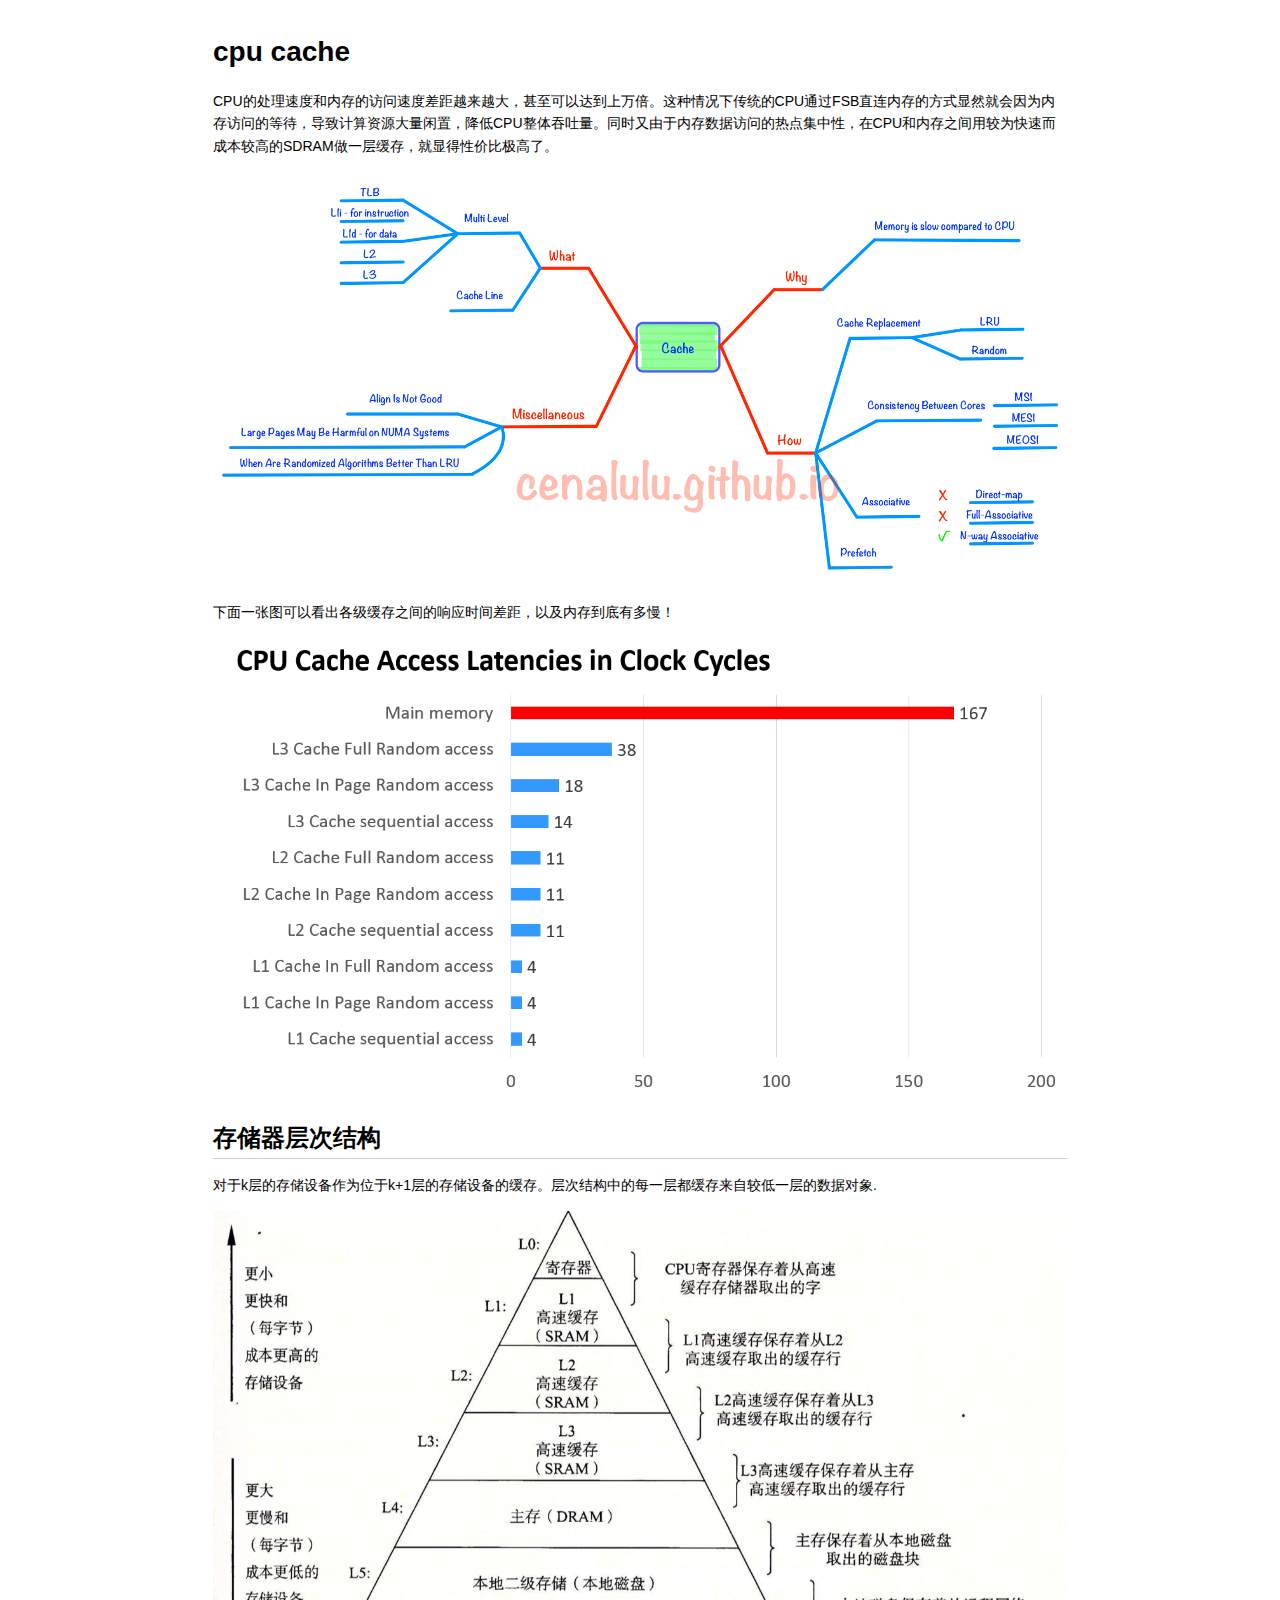
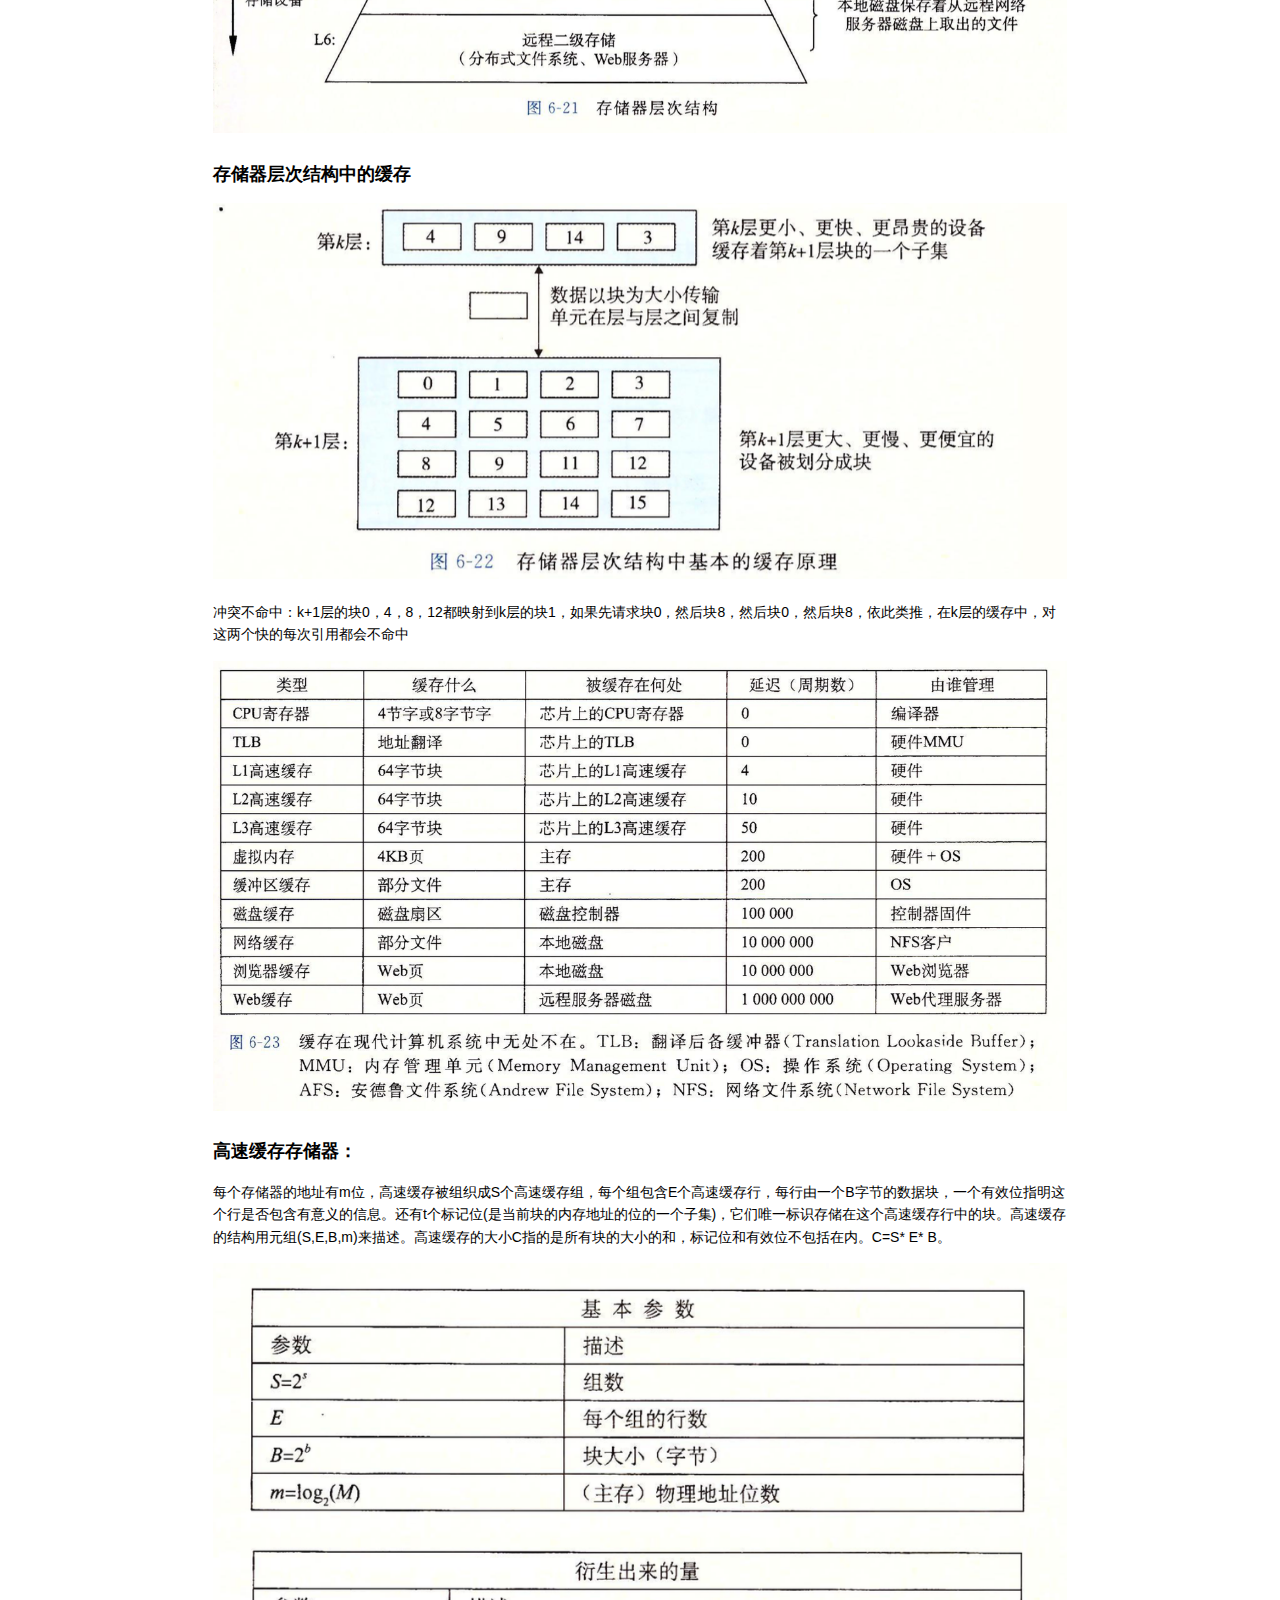
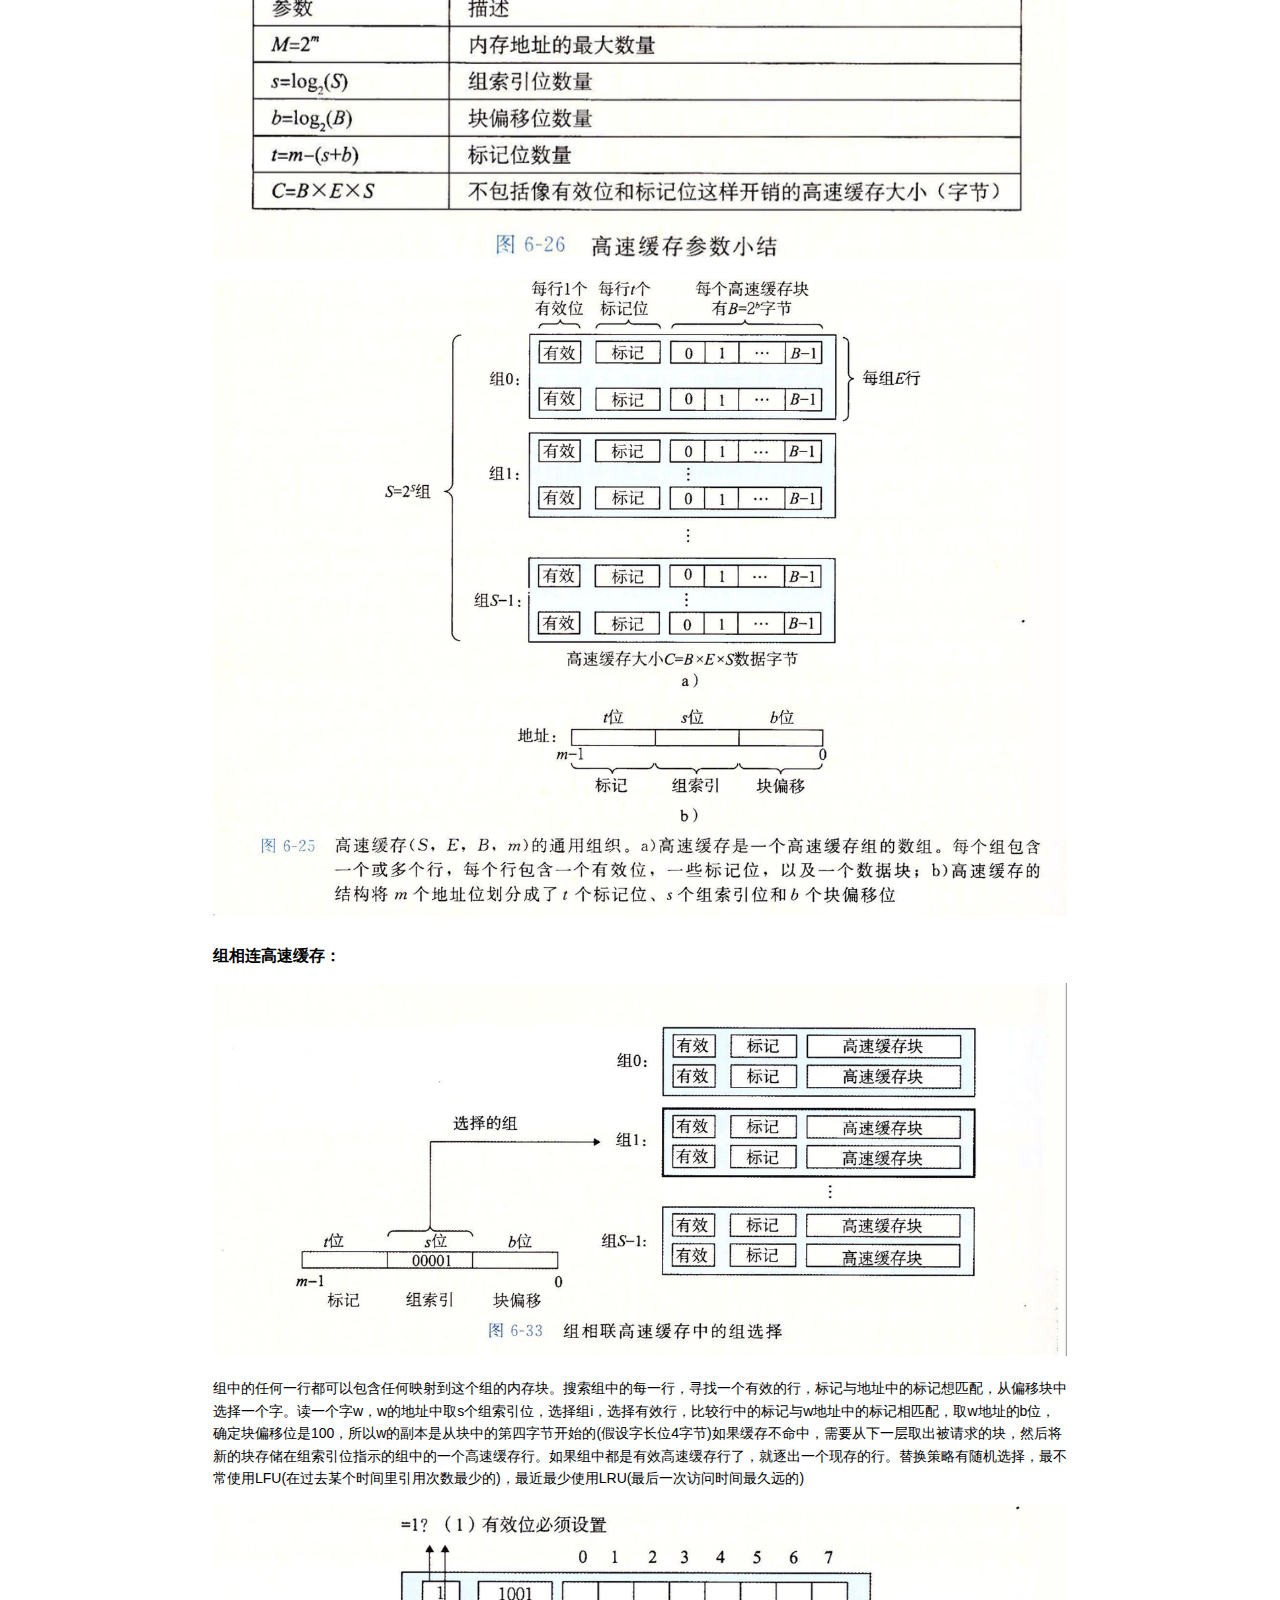
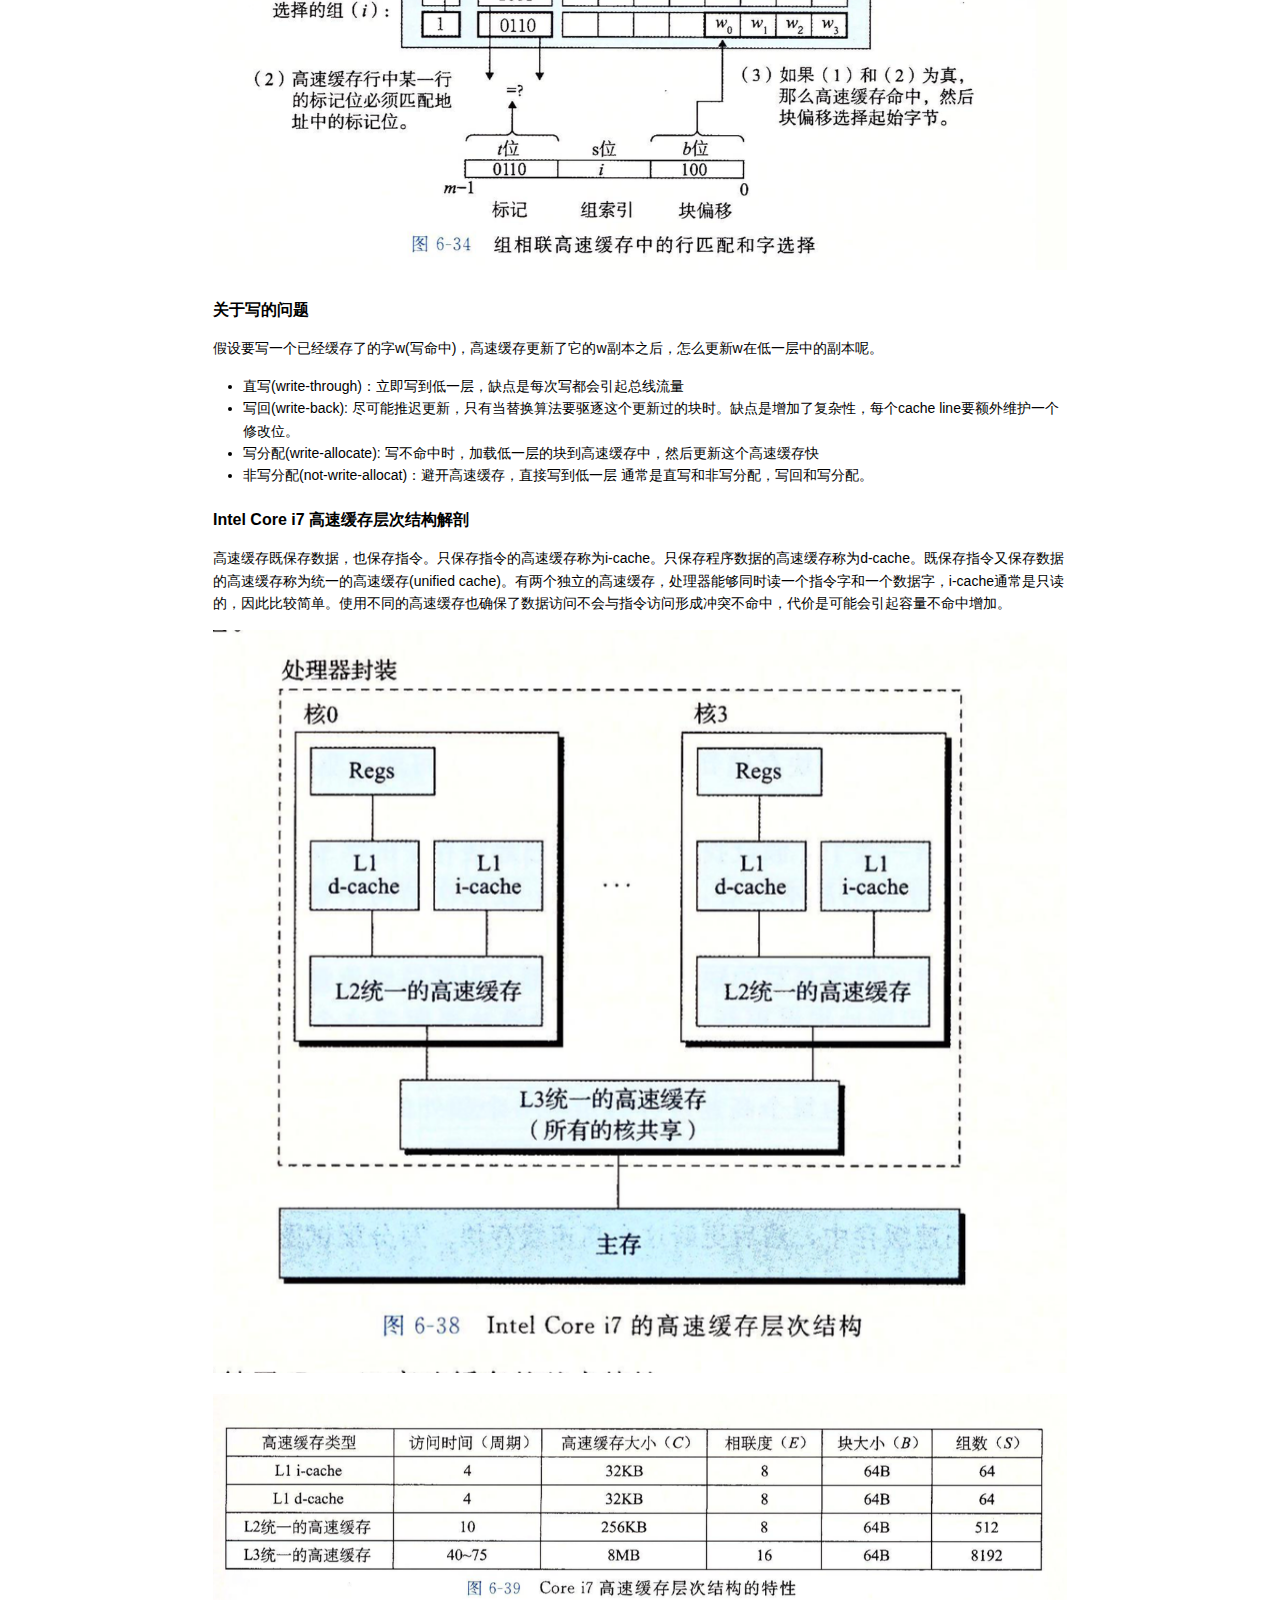
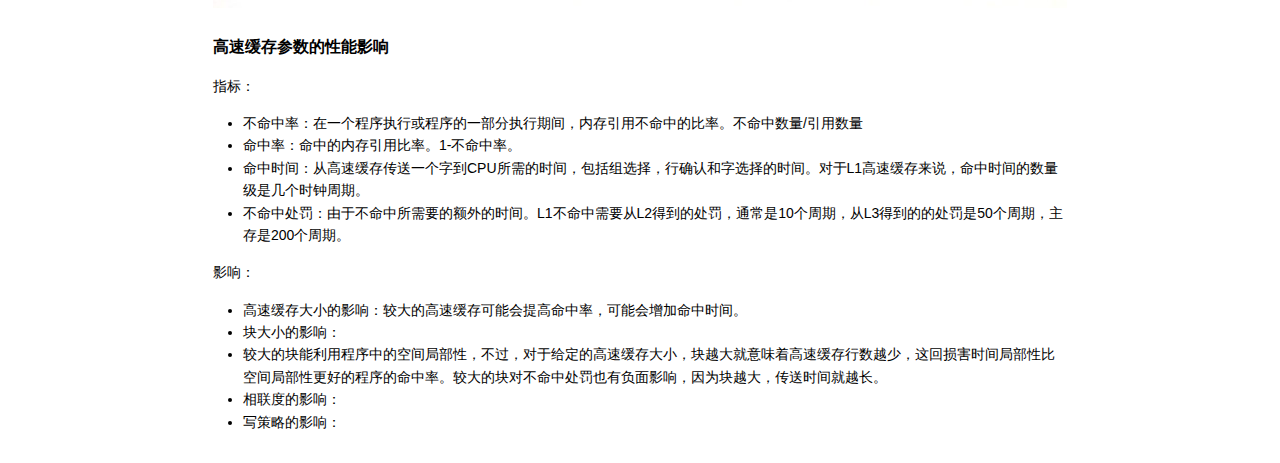
==== article/cpu cache.html @ 860418d8 "bug" ====
<!DOCTYPE html>
<html>

<head>

<meta charset="utf-8">
<meta name="viewport" content="width=device-width, initial-scale=1.0, user-scalable=yes">
<title>cpu cache</title>


<style type="text/css">
body {
  font-family: Helvetica, arial, sans-serif;
  font-size: 14px;
  line-height: 1.6;
  padding-top: 10px;
  padding-bottom: 10px;
  background-color: white;
  padding: 30px; }

body > *:first-child {
  margin-top: 0 !important; }
body > *:last-child {
  margin-bottom: 0 !important; }

a {
  color: #4183C4; }
a.absent {
  color: #cc0000; }
a.anchor {
  display: block;
  padding-left: 30px;
  margin-left: -30px;
  cursor: pointer;
  position: absolute;
  top: 0;
  left: 0;
  bottom: 0; }

h1, h2, h3, h4, h5, h6 {
  margin: 20px 0 10px;
  padding: 0;
  font-weight: bold;
  -webkit-font-smoothing: antialiased;
  cursor: text;
  position: relative; }

h1:hover a.anchor, h2:hover a.anchor, h3:hover a.anchor, h4:hover a.anchor, h5:hover a.anchor, h6:hover a.anchor {
  background: url([data-uri]) no-repeat 10px center;
  text-decoration: none; }

h1 tt, h1 code {
  font-size: inherit; }

h2 tt, h2 code {
  font-size: inherit; }

h3 tt, h3 code {
  font-size: inherit; }

h4 tt, h4 code {
  font-size: inherit; }

h5 tt, h5 code {
  font-size: inherit; }

h6 tt, h6 code {
  font-size: inherit; }

h1 {
  font-size: 28px;
  color: black; }

h2 {
  font-size: 24px;
  border-bottom: 1px solid #cccccc;
  color: black; }

h3 {
  font-size: 18px; }

h4 {
  font-size: 16px; }

h5 {
  font-size: 14px; }

h6 {
  color: #777777;
  font-size: 14px; }

p, blockquote, ul, ol, dl, li, table, pre {
  margin: 15px 0; }

hr {
  background: transparent url([data-uri]) repeat-x 0 0;
  border: 0 none;
  color: #cccccc;
  height: 4px;
  padding: 0;
}

body > h2:first-child {
  margin-top: 0;
  padding-top: 0; }
body > h1:first-child {
  margin-top: 0;
  padding-top: 0; }
  body > h1:first-child + h2 {
    margin-top: 0;
    padding-top: 0; }
body > h3:first-child, body > h4:first-child, body > h5:first-child, body > h6:first-child {
  margin-top: 0;
  padding-top: 0; }

a:first-child h1, a:first-child h2, a:first-child h3, a:first-child h4, a:first-child h5, a:first-child h6 {
  margin-top: 0;
  padding-top: 0; }

h1 p, h2 p, h3 p, h4 p, h5 p, h6 p {
  margin-top: 0; }

li p.first {
  display: inline-block; }
li {
  margin: 0; }
ul, ol {
  padding-left: 30px; }

ul :first-child, ol :first-child {
  margin-top: 0; }

dl {
  padding: 0; }
  dl dt {
    font-size: 14px;
    font-weight: bold;
    font-style: italic;
    padding: 0;
    margin: 15px 0 5px; }
    dl dt:first-child {
      padding: 0; }
    dl dt > :first-child {
      margin-top: 0; }
    dl dt > :last-child {
      margin-bottom: 0; }
  dl dd {
    margin: 0 0 15px;
    padding: 0 15px; }
    dl dd > :first-child {
      margin-top: 0; }
    dl dd > :last-child {
      margin-bottom: 0; }

blockquote {
  border-left: 4px solid #dddddd;
  padding: 0 15px;
  color: #777777; }
  blockquote > :first-child {
    margin-top: 0; }
  blockquote > :last-child {
    margin-bottom: 0; }

table {
  padding: 0;border-collapse: collapse; }
  table tr {
    border-top: 1px solid #cccccc;
    background-color: white;
    margin: 0;
    padding: 0; }
    table tr:nth-child(2n) {
      background-color: #f8f8f8; }
    table tr th {
      font-weight: bold;
      border: 1px solid #cccccc;
      margin: 0;
      padding: 6px 13px; }
    table tr td {
      border: 1px solid #cccccc;
      margin: 0;
      padding: 6px 13px; }
    table tr th :first-child, table tr td :first-child {
      margin-top: 0; }
    table tr th :last-child, table tr td :last-child {
      margin-bottom: 0; }

img {
  max-width: 100%; }

span.frame {
  display: block;
  overflow: hidden; }
  span.frame > span {
    border: 1px solid #dddddd;
    display: block;
    float: left;
    overflow: hidden;
    margin: 13px 0 0;
    padding: 7px;
    width: auto; }
  span.frame span img {
    display: block;
    float: left; }
  span.frame span span {
    clear: both;
    color: #333333;
    display: block;
    padding: 5px 0 0; }
span.align-center {
  display: block;
  overflow: hidden;
  clear: both; }
  span.align-center > span {
    display: block;
    overflow: hidden;
    margin: 13px auto 0;
    text-align: center; }
  span.align-center span img {
    margin: 0 auto;
    text-align: center; }
span.align-right {
  display: block;
  overflow: hidden;
  clear: both; }
  span.align-right > span {
    display: block;
    overflow: hidden;
    margin: 13px 0 0;
    text-align: right; }
  span.align-right span img {
    margin: 0;
    text-align: right; }
span.float-left {
  display: block;
  margin-right: 13px;
  overflow: hidden;
  float: left; }
  span.float-left span {
    margin: 13px 0 0; }
span.float-right {
  display: block;
  margin-left: 13px;
  overflow: hidden;
  float: right; }
  span.float-right > span {
    display: block;
    overflow: hidden;
    margin: 13px auto 0;
    text-align: right; }

code, tt {
  margin: 0 2px;
  padding: 0 5px;
  white-space: nowrap;
  border: 1px solid #eaeaea;
  background-color: #f8f8f8;
  border-radius: 3px; }

pre code {
  margin: 0;
  padding: 0;
  white-space: pre;
  border: none;
  background: transparent; }

.highlight pre {
  background-color: #f8f8f8;
  border: 1px solid #cccccc;
  font-size: 13px;
  line-height: 19px;
  overflow: auto;
  padding: 6px 10px;
  border-radius: 3px; }

pre {
  background-color: #f8f8f8;
  border: 1px solid #cccccc;
  font-size: 13px;
  line-height: 19px;
  overflow: auto;
  padding: 6px 10px;
  border-radius: 3px; }
  pre code, pre tt {
    background-color: transparent;
    border: none; }

sup {
    font-size: 0.83em;
    vertical-align: super;
    line-height: 0;
}

kbd {
  display: inline-block;
  padding: 3px 5px;
  font-size: 11px;
  line-height: 10px;
  color: #555;
  vertical-align: middle;
  background-color: #fcfcfc;
  border: solid 1px #ccc;
  border-bottom-color: #bbb;
  border-radius: 3px;
  box-shadow: inset 0 -1px 0 #bbb
}

* {
	-webkit-print-color-adjust: exact;
}
@media screen and (min-width: 914px) {
    body {
        width: 854px;
        margin:0 auto;
    }
}
@media print {
	table, pre {
		page-break-inside: avoid;
	}
	pre {
		word-wrap: break-word;
	}
}
</style>


</head>

<body>

<h1 id="toc_0">cpu cache</h1>

<p>CPU的处理速度和内存的访问速度差距越来越大，甚至可以达到上万倍。这种情况下传统的CPU通过FSB直连内存的方式显然就会因为内存访问的等待，导致计算资源大量闲置，降低CPU整体吞吐量。同时又由于内存数据访问的热点集中性，在CPU和内存之间用较为快速而成本较高的SDRAM做一层缓存，就显得性价比极高了。</p>

<p><img src="https://saihide.github.io/image/4AA9AFAD-FDC4-4DB3-8F82-60BD0B6F0D0B.png" alt=""></p>

<p>下面一张图可以看出各级缓存之间的响应时间差距，以及内存到底有多慢！</p>

<p><img src="https://saihide.github.io/image/C5C18845-173C-43CB-9466-8C1A7600CABE.png" alt=""></p>

<h2 id="toc_1">存储器层次结构</h2>

<p>对于k层的存储设备作为位于k+1层的存储设备的缓存。层次结构中的每一层都缓存来自较低一层的数据对象.</p>

<p><img src="https://saihide.github.io/image/6B173878-C7E1-41E2-9205-3C0A23BBD7CE.png" alt=""></p>

<h3 id="toc_2">存储器层次结构中的缓存</h3>

<p><img src="https://saihide.github.io/image/D8D75F7E-6233-46EB-B0C7-E998FC678D63.png" alt=""></p>

<p>冲突不命中：k+1层的块0，4，8，12都映射到k层的块1，如果先请求块0，然后块8，然后块0，然后块8，依此类推，在k层的缓存中，对这两个快的每次引用都会不命中</p>

<p><img src="https://saihide.github.io/image/AF956FEB-C585-4AF7-9985-A22BDDB8B922.png" alt=""></p>

<h3 id="toc_3">高速缓存存储器：</h3>

<p>每个存储器的地址有m位，高速缓存被组织成S个高速缓存组，每个组包含E个高速缓存行，每行由一个B字节的数据块，一个有效位指明这个行是否包含有意义的信息。还有t个标记位(是当前块的内存地址的位的一个子集)，它们唯一标识存储在这个高速缓存行中的块。高速缓存的结构用元组(S,E,B,m)来描述。高速缓存的大小C指的是所有块的大小的和，标记位和有效位不包括在内。C=S* E* B。</p>

<p><img src="https://saihide.github.io/image/C9BD4D68-A52D-41CD-BEB2-C410B4E8CB6E.png" alt=""></p>

<p><img src="https://saihide.github.io/image/6D0F4939-0A05-447C-BBE0-D0773AF93834.png" alt=""></p>

<h4 id="toc_4">组相连高速缓存：</h4>

<p><img src="https://saihide.github.io/image/9A0F42D7-A7AD-4057-A536-553B7335C862.png" alt=""></p>

<p>组中的任何一行都可以包含任何映射到这个组的内存块。搜索组中的每一行，寻找一个有效的行，标记与地址中的标记想匹配，从偏移块中选择一个字。读一个字w，w的地址中取s个组索引位，选择组i，选择有效行，比较行中的标记与w地址中的标记相匹配，取w地址的b位，确定块偏移位是100，所以w的副本是从块中的第四字节开始的(假设字长位4字节)如果缓存不命中，需要从下一层取出被请求的块，然后将新的块存储在组索引位指示的组中的一个高速缓存行。如果组中都是有效高速缓存行了，就逐出一个现存的行。替换策略有随机选择，最不常使用LFU(在过去某个时间里引用次数最少的)，最近最少使用LRU(最后一次访问时间最久远的)</p>

<p><img src="https://saihide.github.io/image/D9C5F3D6-17C9-4855-BAEF-21A5A4EF35B2.png" alt=""></p>

<h4 id="toc_5">关于写的问题</h4>

<p>假设要写一个已经缓存了的字w(写命中)，高速缓存更新了它的w副本之后，怎么更新w在低一层中的副本呢。</p>

<ul>
<li>直写(write-through)：立即写到低一层，缺点是每次写都会引起总线流量</li>
<li>写回(write-back): 尽可能推迟更新，只有当替换算法要驱逐这个更新过的块时。缺点是增加了复杂性，每个cache line要额外维护一个修改位。</li>
<li>写分配(write-allocate): 写不命中时，加载低一层的块到高速缓存中，然后更新这个高速缓存快</li>
<li>非写分配(not-write-allocat)：避开高速缓存，直接写到低一层
通常是直写和非写分配，写回和写分配。</li>
</ul>

<h4 id="toc_6">Intel Core i7 高速缓存层次结构解剖</h4>

<p>高速缓存既保存数据，也保存指令。只保存指令的高速缓存称为i-cache。只保存程序数据的高速缓存称为d-cache。既保存指令又保存数据的高速缓存称为统一的高速缓存(unified cache)。有两个独立的高速缓存，处理器能够同时读一个指令字和一个数据字，i-cache通常是只读的，因此比较简单。使用不同的高速缓存也确保了数据访问不会与指令访问形成冲突不命中，代价是可能会引起容量不命中增加。</p>

<p><img src="https://saihide.github.io/image/74070C6C-2E3E-45AA-9145-C64348B845E9.png" alt=""></p>

<p><img src="https://saihide.github.io/image/BF1F8704-A36A-4A72-8F3D-7CEBB7E69DB0.png" alt=""></p>

<h4 id="toc_7">高速缓存参数的性能影响</h4>

<p>指标：</p>

<ul>
<li>不命中率：在一个程序执行或程序的一部分执行期间，内存引用不命中的比率。不命中数量/引用数量</li>
<li>命中率：命中的内存引用比率。1-不命中率。</li>
<li>命中时间：从高速缓存传送一个字到CPU所需的时间，包括组选择，行确认和字选择的时间。对于L1高速缓存来说，命中时间的数量级是几个时钟周期。</li>
<li>不命中处罚：由于不命中所需要的额外的时间。L1不命中需要从L2得到的处罚，通常是10个周期，从L3得到的的处罚是50个周期，主存是200个周期。</li>
</ul>

<p>影响：</p>

<ul>
<li>高速缓存大小的影响：较大的高速缓存可能会提高命中率，可能会增加命中时间。</li>
<li>块大小的影响：</li>
<li>较大的块能利用程序中的空间局部性，不过，对于给定的高速缓存大小，块越大就意味着高速缓存行数越少，这回损害时间局部性比空间局部性更好的程序的命中率。较大的块对不命中处罚也有负面影响，因为块越大，传送时间就越长。</li>
<li>相联度的影响：</li>
<li>写策略的影响：</li>
</ul>




</body>

</html>
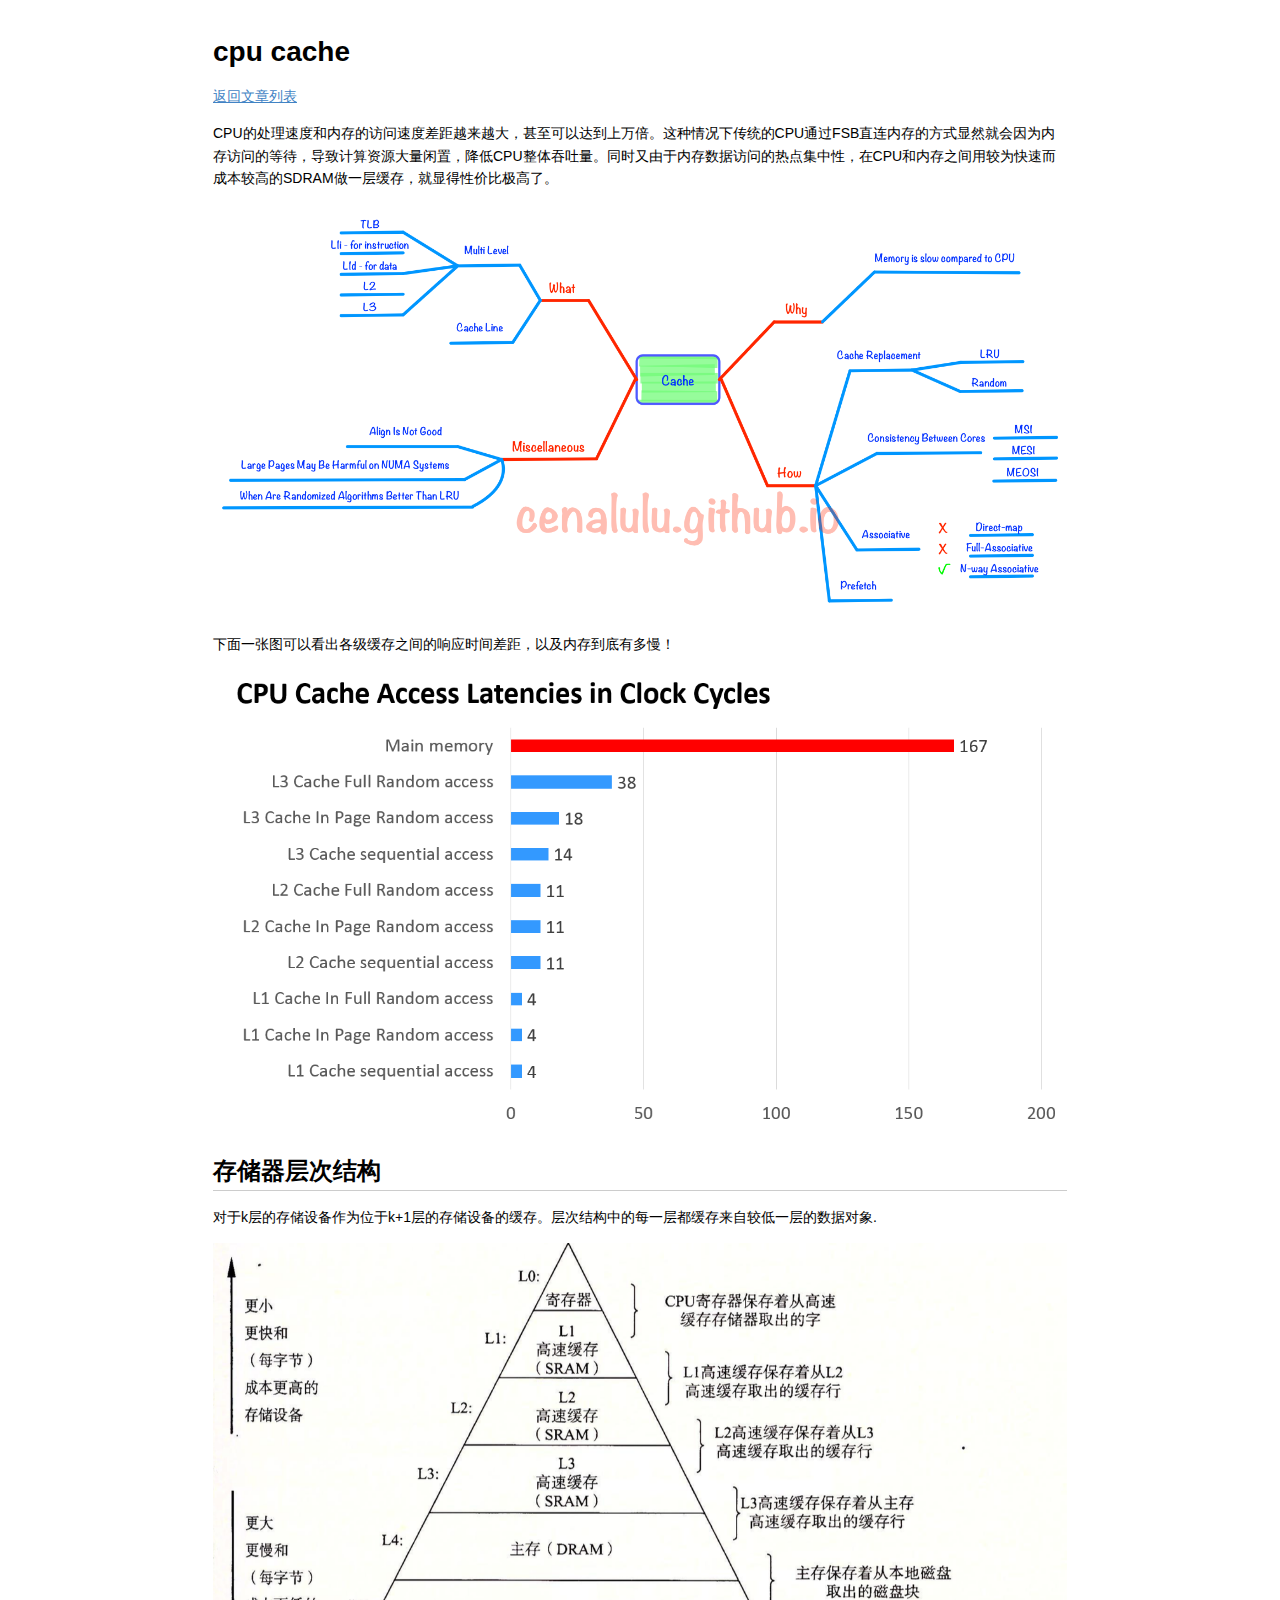
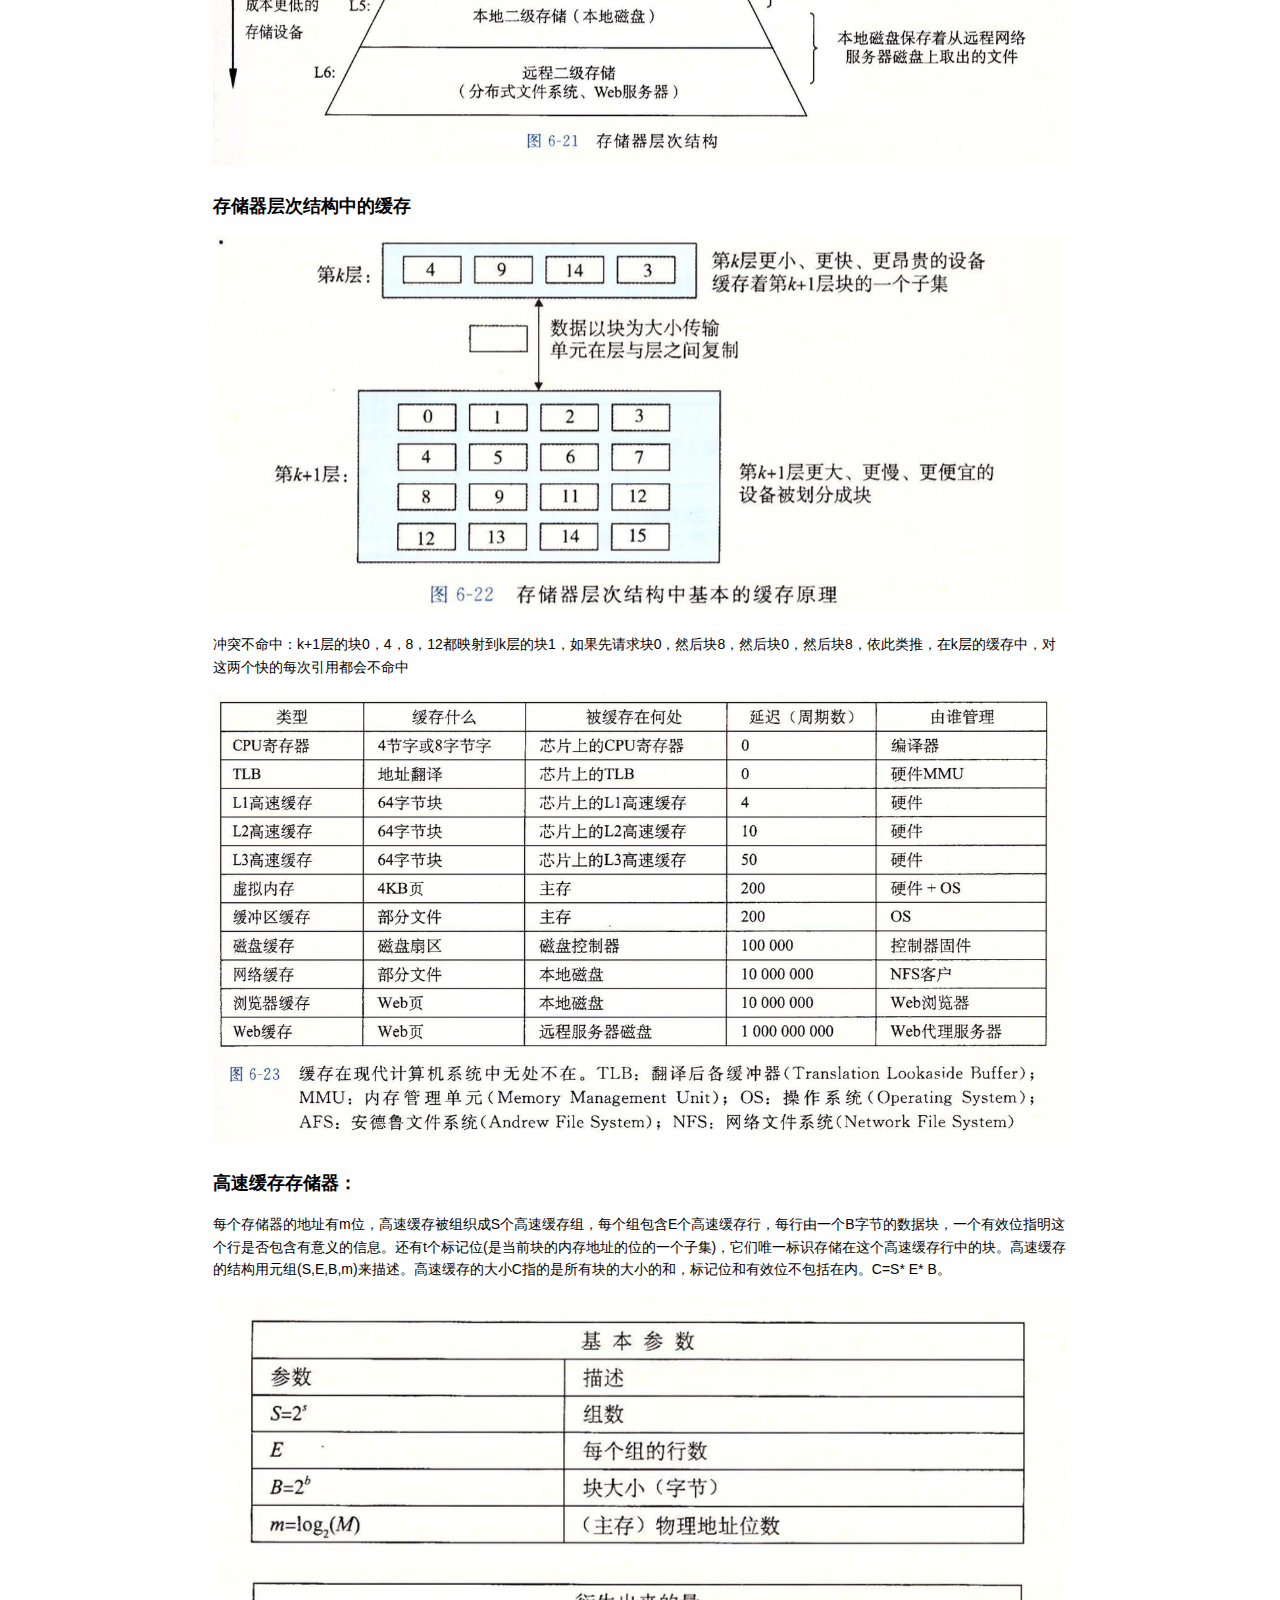
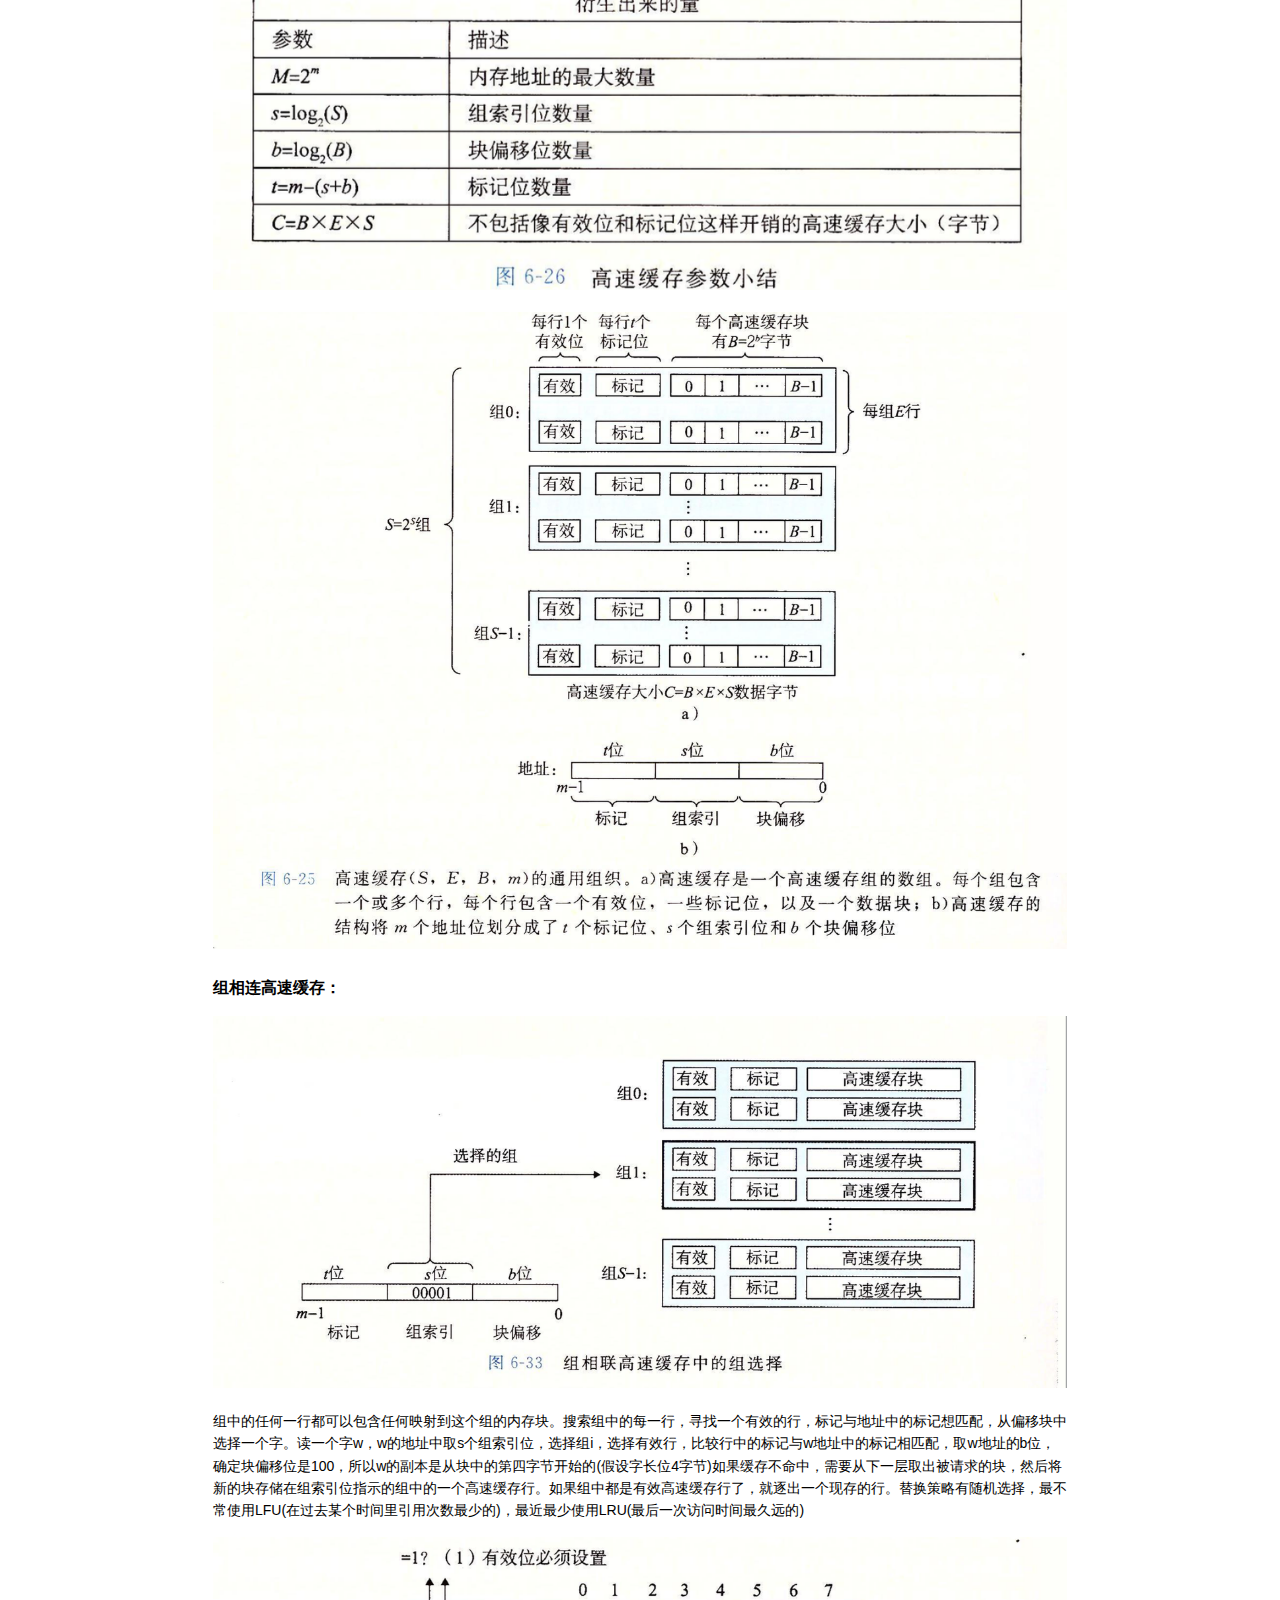
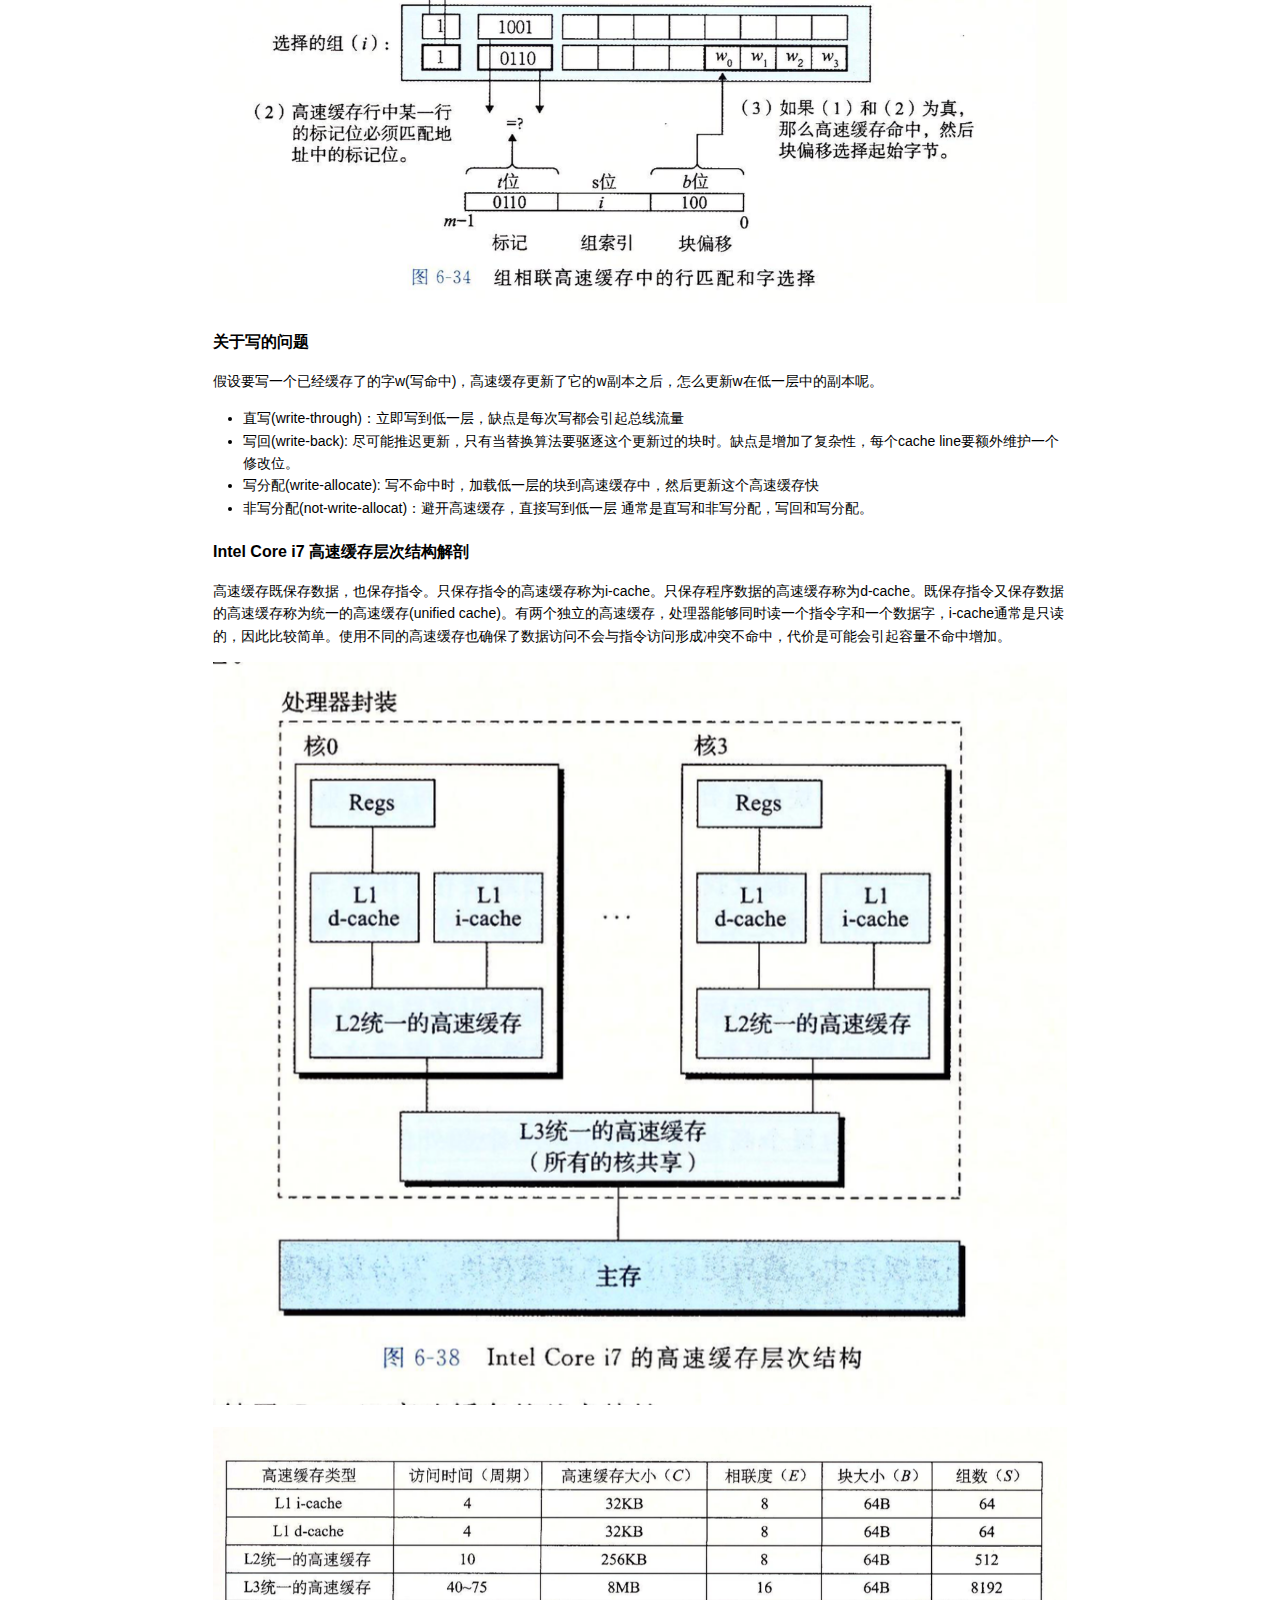
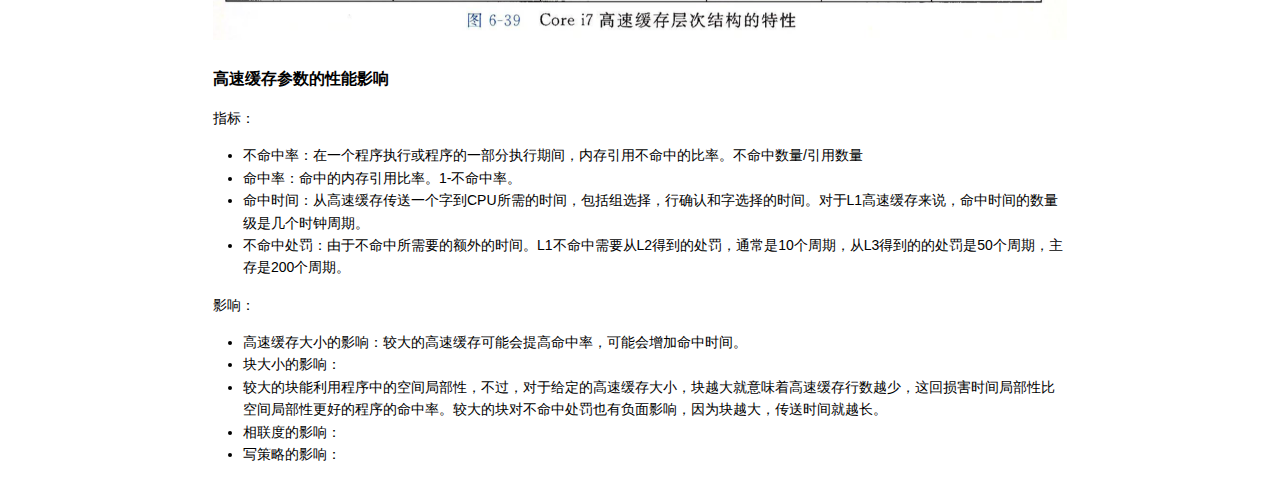
==== commit eb579f00: "Update cpu cache.html" ====
--- a/article/cpu cache.html
+++ b/article/cpu cache.html
@@ -328,7 +328,8 @@
 
 <body>
 
-<h1 id="toc_0">cpu cache</h1>
+	<h1 id="toc_0">cpu cache</h1>
+	<a href="javascript:history.back(-1)">返回文章列表</a>
 
 <p>CPU的处理速度和内存的访问速度差距越来越大，甚至可以达到上万倍。这种情况下传统的CPU通过FSB直连内存的方式显然就会因为内存访问的等待，导致计算资源大量闲置，降低CPU整体吞吐量。同时又由于内存数据访问的热点集中性，在CPU和内存之间用较为快速而成本较高的SDRAM做一层缓存，就显得性价比极高了。</p>
 
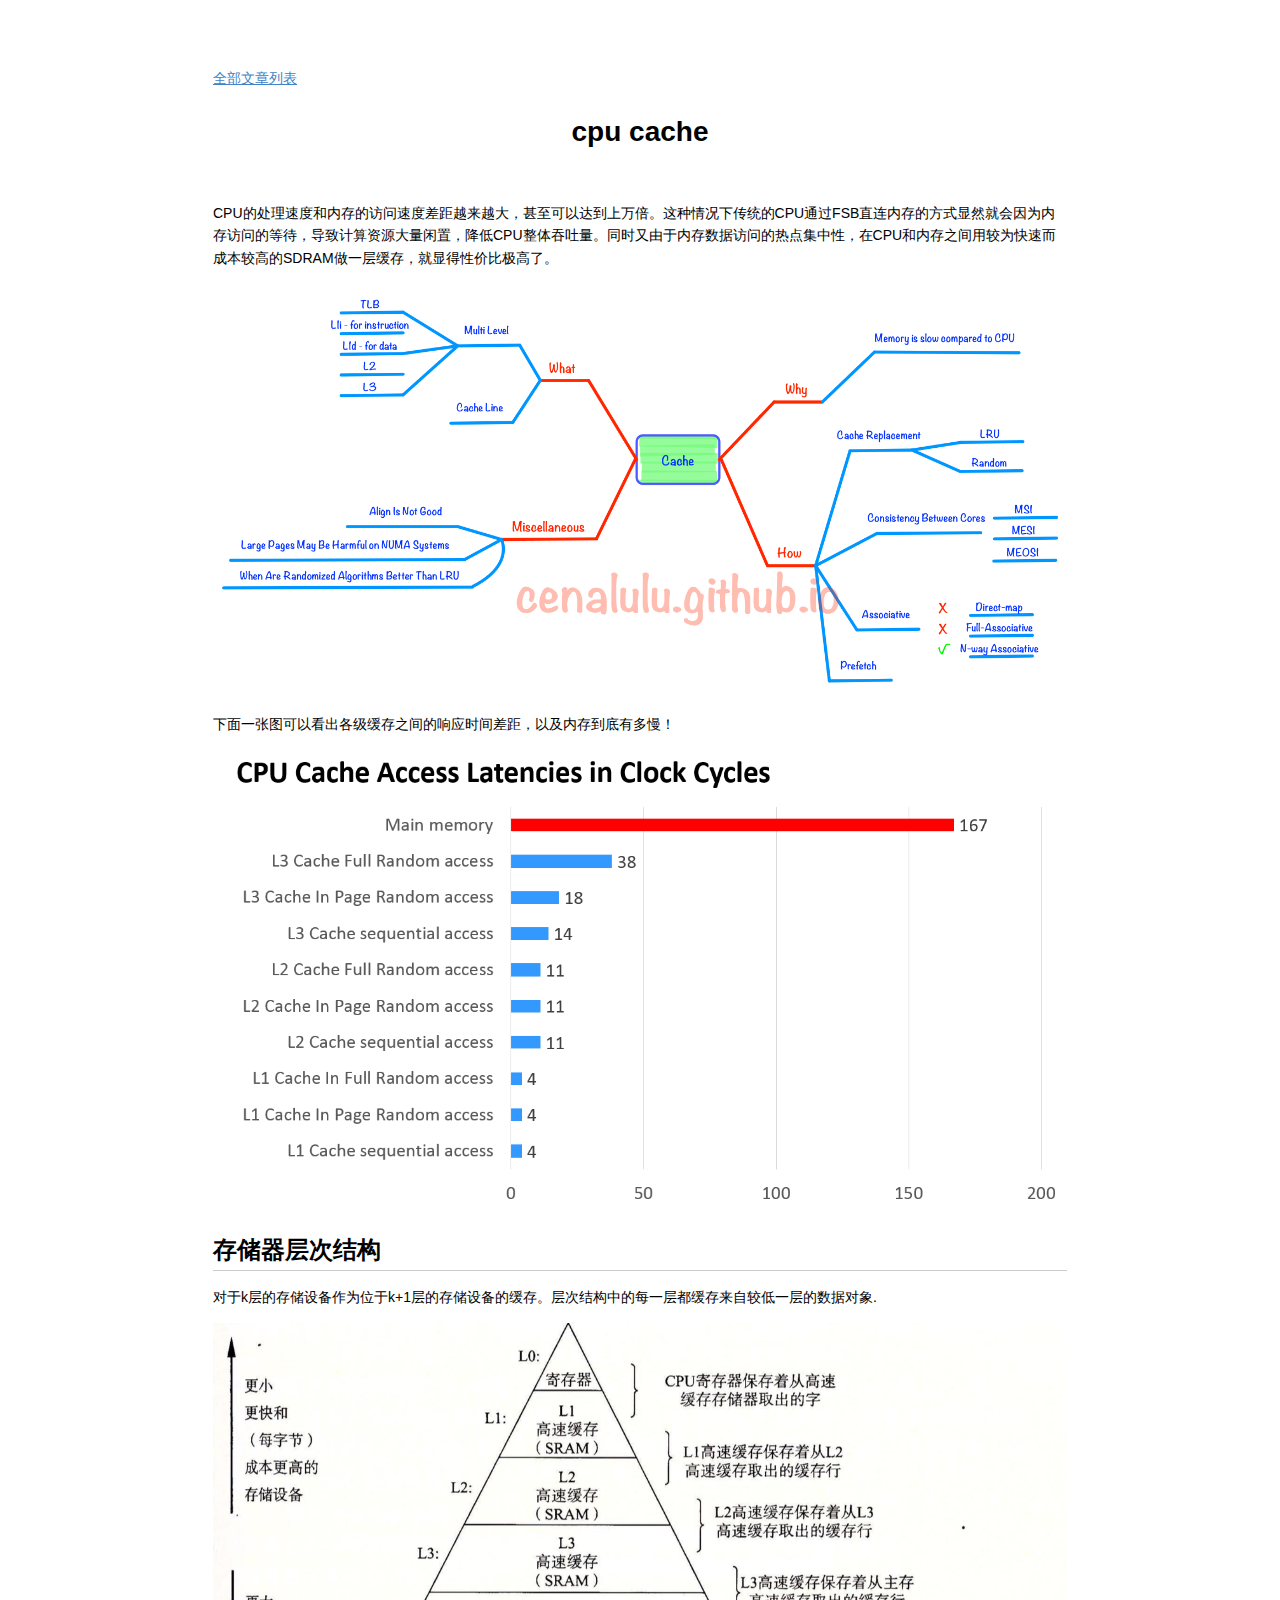
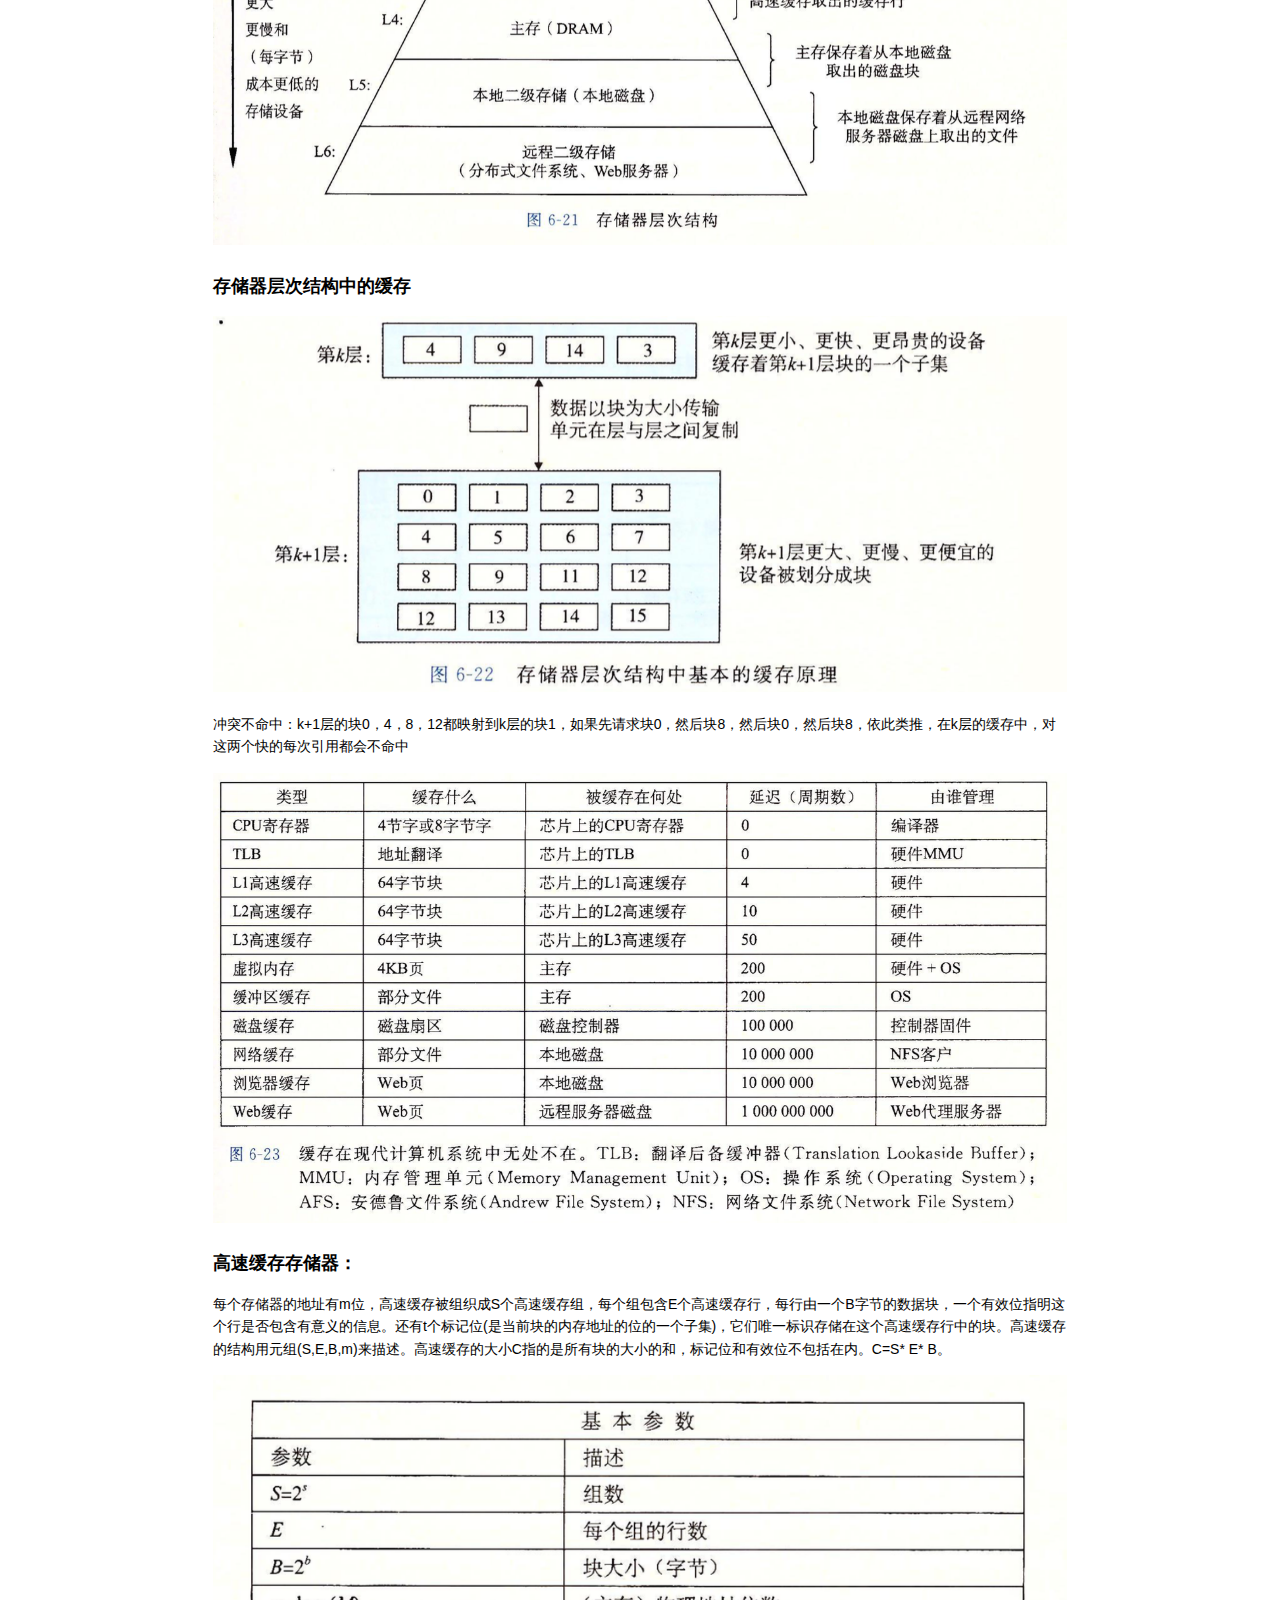
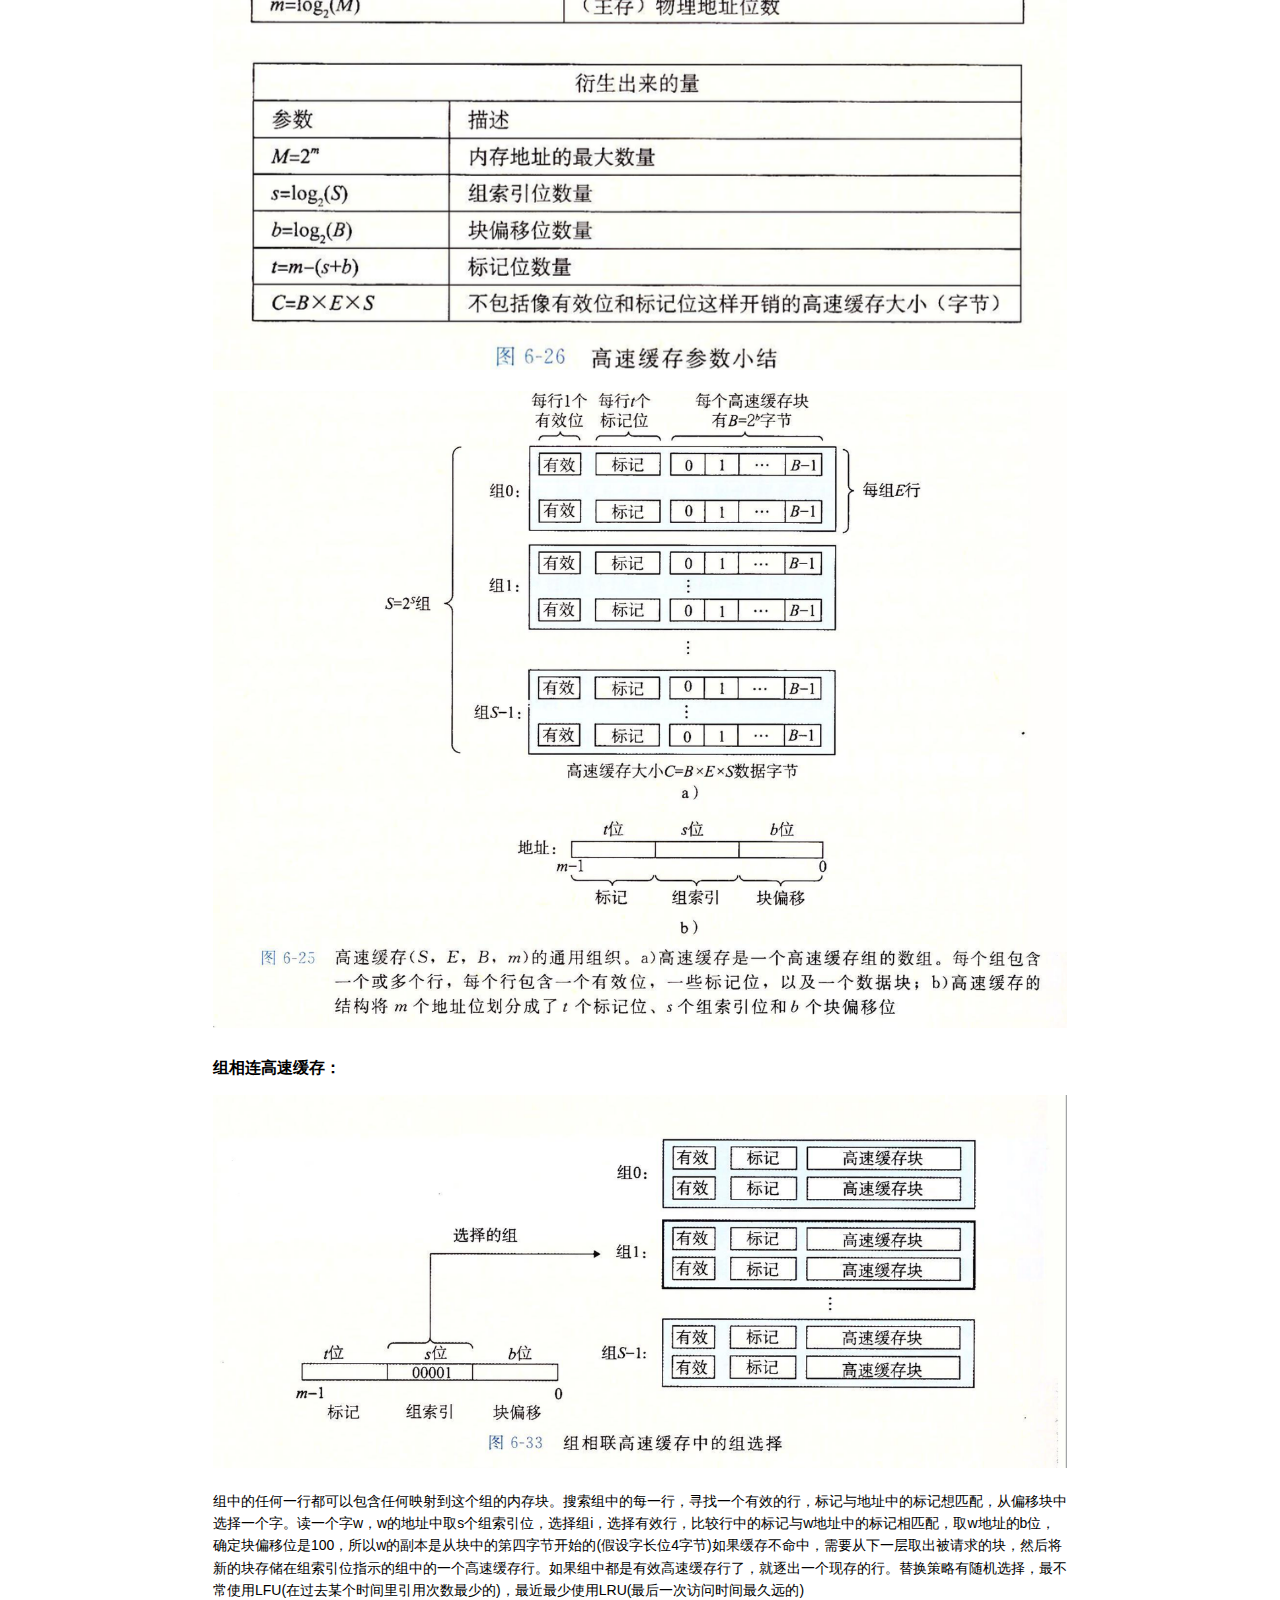
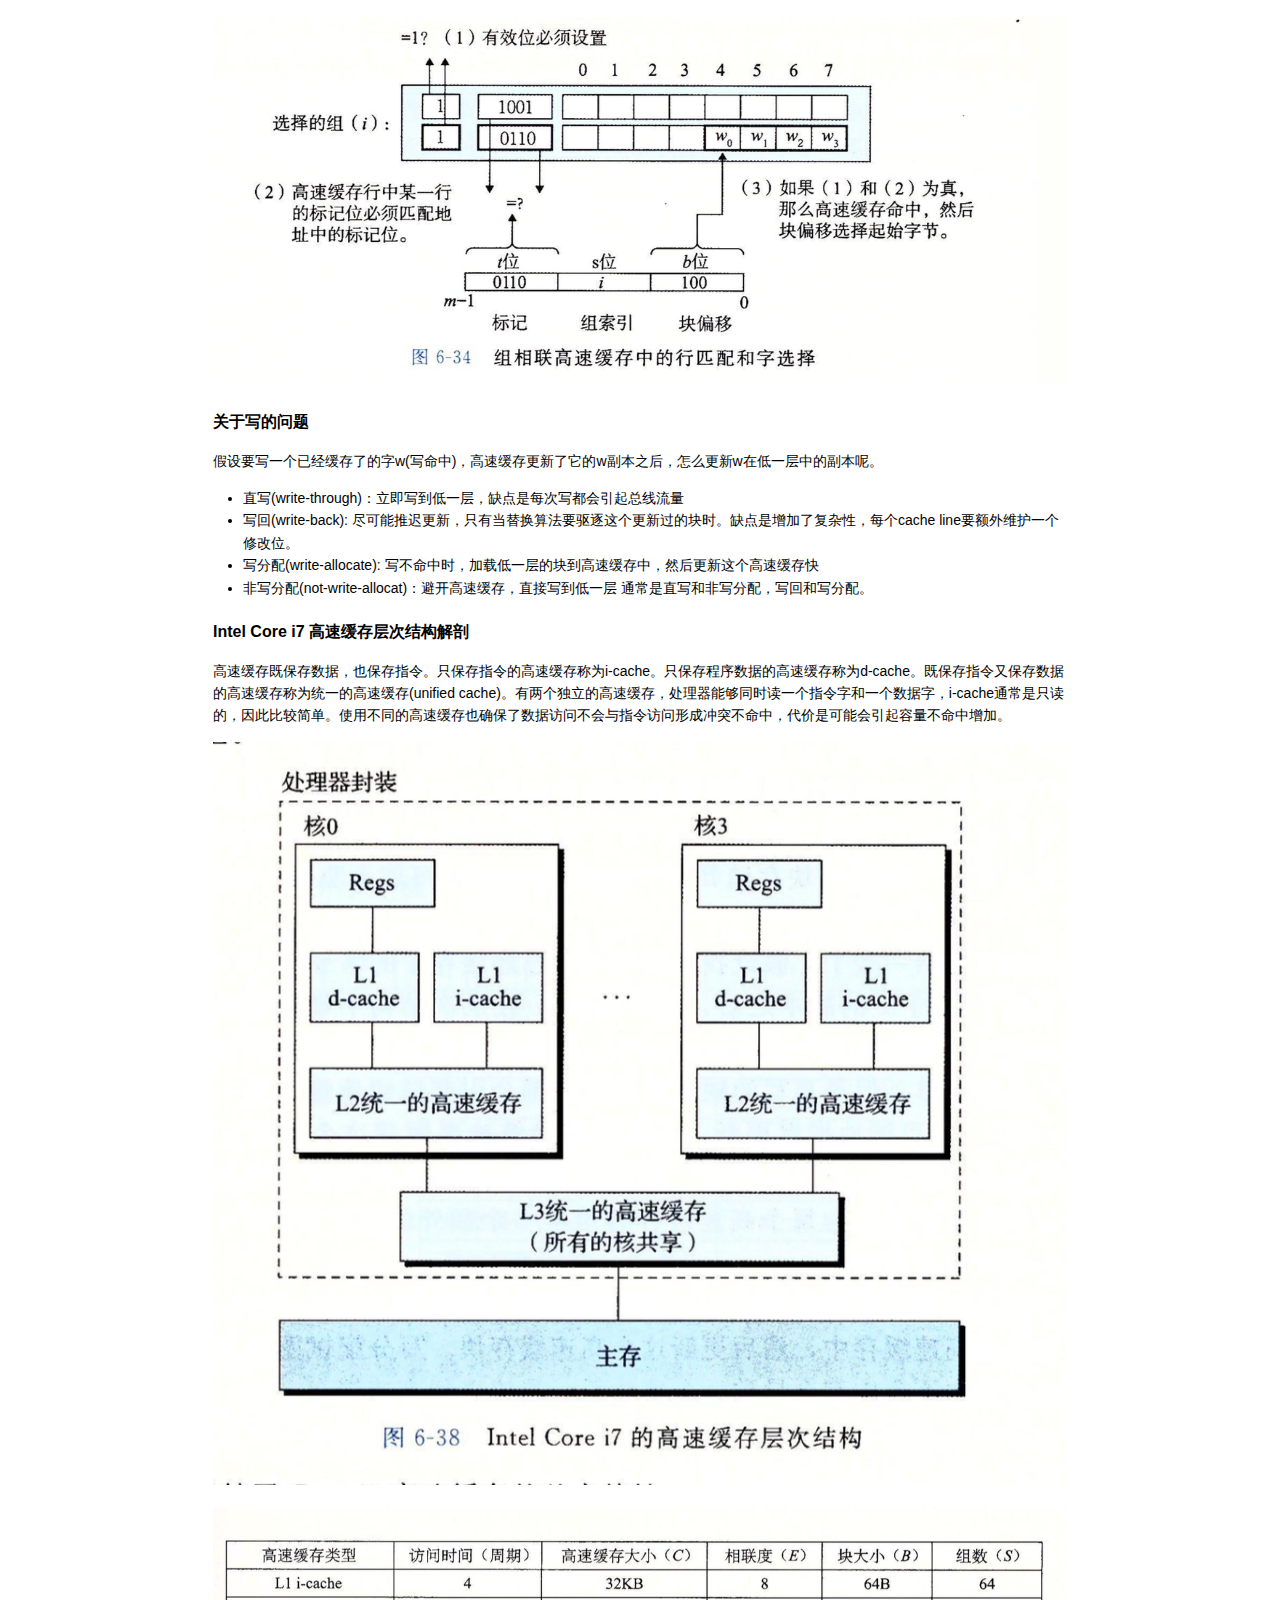
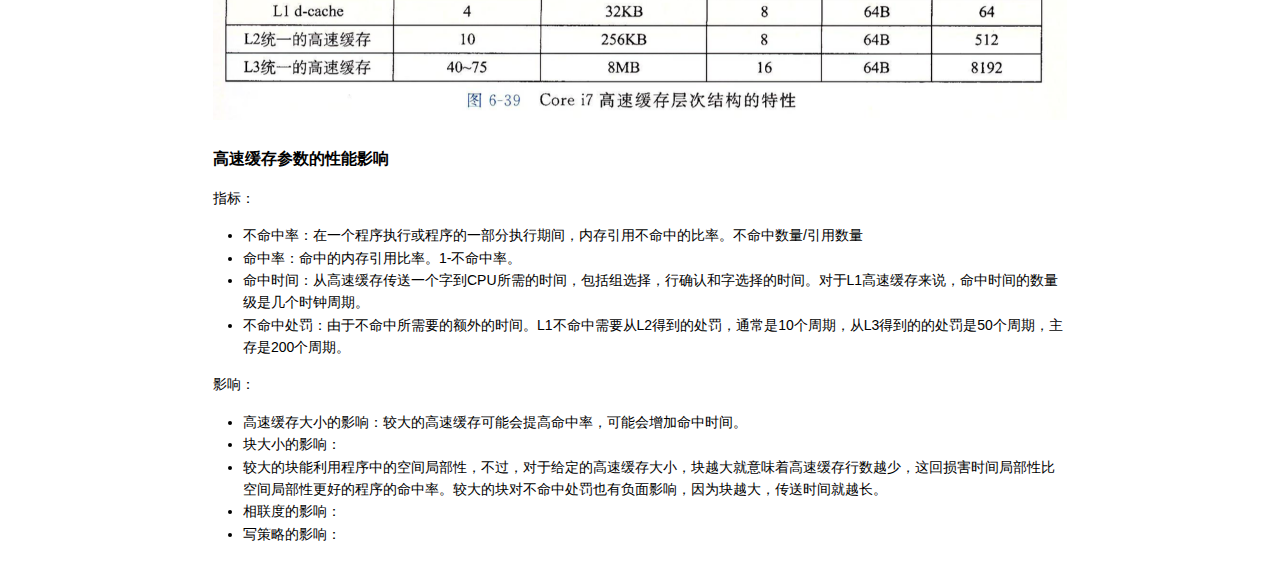
==== commit d3eeebf6: "add title and index link" ====
--- a/article/cpu cache.html
+++ b/article/cpu cache.html
@@ -327,10 +327,10 @@
 </head>
 
 <body>
-
-	<h1 id="toc_0">cpu cache</h1>
-	<a href="javascript:history.back(-1)">返回文章列表</a>
-
+<br/>
+<p><a href="https://saihide.github.io/" rel="nofollow">全部文章列表</a></p>
+<h1 align="center" id="toc_0">cpu cache</h1>
+<br/>
 <p>CPU的处理速度和内存的访问速度差距越来越大，甚至可以达到上万倍。这种情况下传统的CPU通过FSB直连内存的方式显然就会因为内存访问的等待，导致计算资源大量闲置，降低CPU整体吞吐量。同时又由于内存数据访问的热点集中性，在CPU和内存之间用较为快速而成本较高的SDRAM做一层缓存，就显得性价比极高了。</p>
 
 <p><img src="https://saihide.github.io/image/4AA9AFAD-FDC4-4DB3-8F82-60BD0B6F0D0B.png" alt=""></p>
